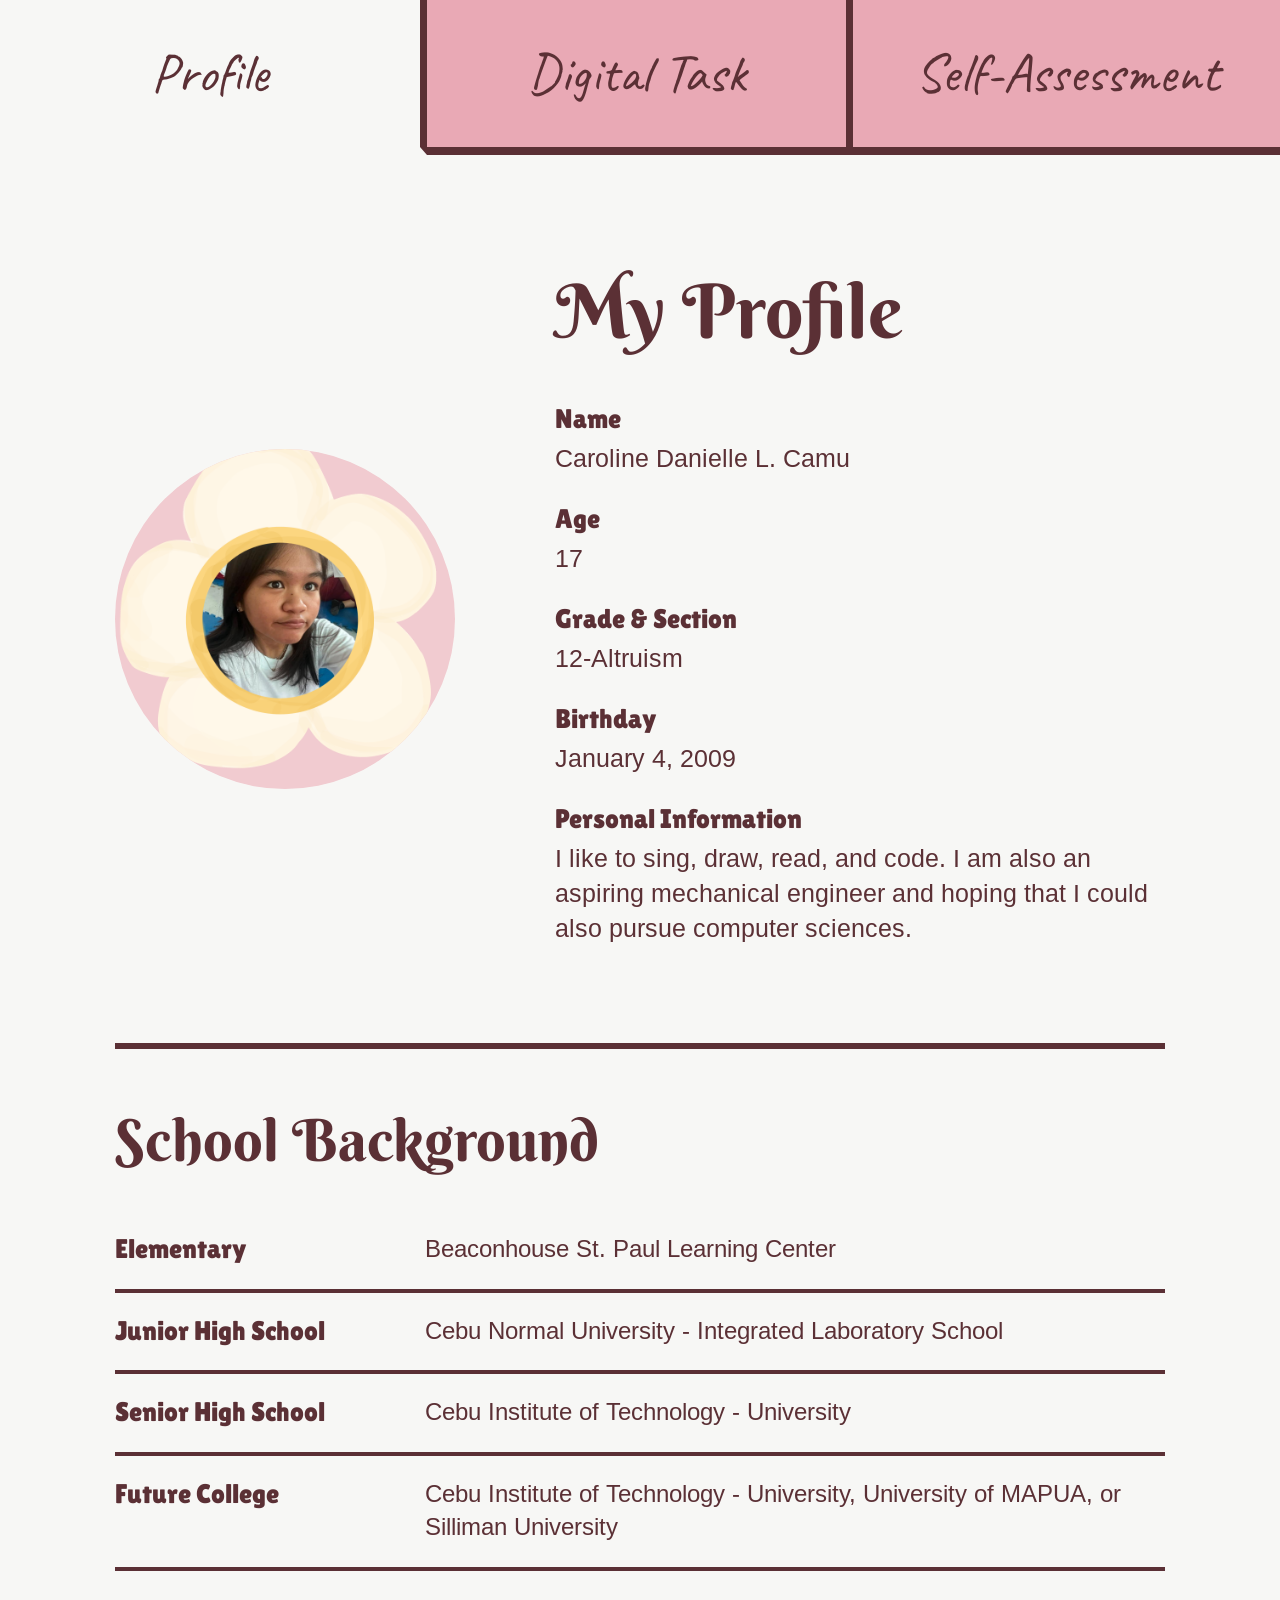
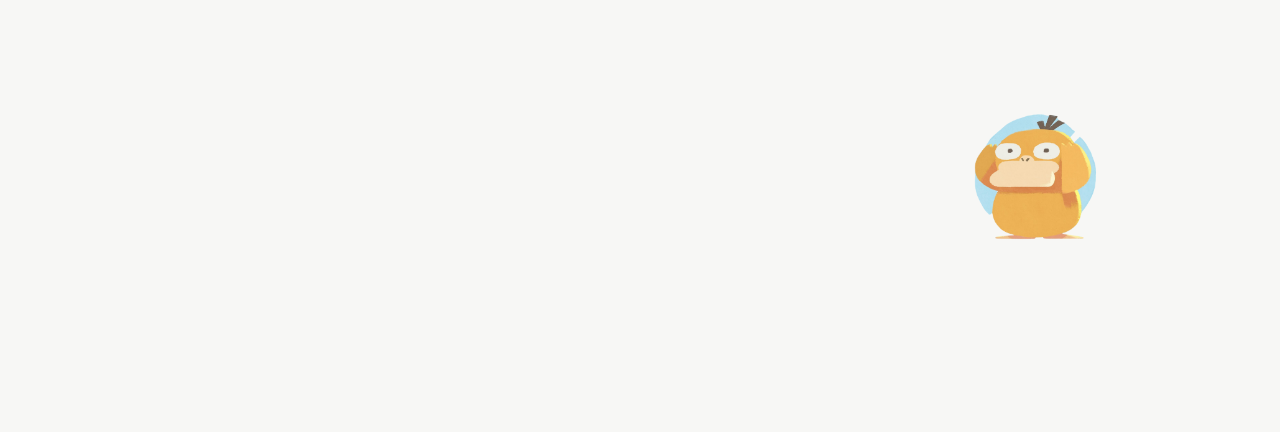
==== profile.html @ 73b19c8a "first commit" ====
<!DOCTYPE html>
<html lang="en">

<head>

    <meta charset="UTF-8">
    <meta name="viewport" content="width=device-width, initial-scale=1.0">

    <title>My Profile</title>

    <link rel="icon" type="image/png" href="ashets/me.png">

    <link href="https://fonts.googleapis.com/css2?family=Arimo:ital,wght@0,400..700;1,400..700&family=Berkshire+Swash&family=Caveat:wght@400..700&family=Lilita+One&family=Lobster&family=Nanum+Pen+Script&family=Share+Tech&display=swap" rel="stylesheet">

    <link rel="stylesheet" href="style.css">

</head>


<body class="section-page">


    <!-- NAVIGATION -->

    <header class="topbar">

        <a href="profile.html" class="nav-item active">
            Profile
        </a>

        <a href="works.html" class="nav-item">
            Digital Task
        </a>

        <a href="selfass.html" class="nav-item">
            Self-Assessment
        </a>

    </header>



    <!-- PROFILE -->

    <main class="page-content">

        <section class="profile-layout">


            <!-- PROFILE PICTURE -->

            <div class="profile-picture">

                <img
                    src="ashets/me.png"
                    alt="Caroline's profile picture"
                >

            </div>



            <!-- INFORMATION -->

            <div class="profile-info">

                <h1>
                    My Profile
                </h1>


                <div class="info-item">

                    <span class="info-label">
                        Name
                    </span>

                    <p>
                        Caroline Danielle L. Camu
                    </p>

                </div>


                <div class="info-item">

                    <span class="info-label">
                        Age
                    </span>

                    <p>
                        17
                    </p>

                </div>


                <div class="info-item">

                    <span class="info-label">
                        Grade &amp; Section
                    </span>

                    <p>
                        12-Altruism
                    </p>

                </div>


                <div class="info-item">

                    <span class="info-label">
                        Birthday
                    </span>

                    <p>
                        January 4, 2009
                    </p>

                </div>


                <div class="info-item">

                    <span class="info-label">
                        Personal Information
                    </span>

                    <p class="long-text">
                        I like to sing, draw, read, and code.
                        I am also an aspiring mechanical engineer
                        and hoping that I could also pursue
                        computer sciences.
                    </p>

                </div>

            </div>

        </section>



        <!-- SCHOOL BACKGROUND -->

        <section class="school-section">

            <h2>
                School Background
            </h2>


            <div class="school-item">

                <span class="school-level">
                    Elementary
                </span>

                <p>
                    Beaconhouse St. Paul Learning Center
                </p>

            </div>


            <div class="school-item">

                <span class="school-level">
                    Junior High School
                </span>

                <p>
                    Cebu Normal University -
                    Integrated Laboratory School
                </p>

            </div>


            <div class="school-item">

                <span class="school-level">
                    Senior High School
                </span>

                <p>
                    Cebu Institute of Technology - University
                </p>

            </div>


            <div class="school-item">

                <span class="school-level">
                    Future College
                </span>

                <p>
                    Cebu Institute of Technology - University,
                    University of MAPUA, or Silliman University
                </p>

            </div>

        </section>



        <!-- DUCK -->

        <div class="duck-decoration">

            <img
                src="ashets/duck.png"
                alt="Decorative duck"
            >

        </div>


    </main>

</body>

</html>
---- style.css ----
@import url('https://fonts.googleapis.com/css2?family=Arimo:ital,wght@0,400..700;1,400..700&family=Berkshire+Swash&family=Caveat:wght@400..700&family=Lilita+One&family=Lobster&family=Nanum+Pen+Script&family=Share+Tech&display=swap');


/* ==========================================
   COLORS
========================================== */

:root {
    --pink: #e9a9b5;
    --light-pink: #f1cbd0;
    --brown: #5b3035;
    --yellow: #f2b65d;
    --white: #f7f7f5;
}


/* ==========================================
   RESET
========================================== */

* {
    box-sizing: border-box;
    margin: 0;
    padding: 0;
}


html {
    min-height: 100%;
}


body {
    min-height: 100vh;

    background: var(--pink);

    color: var(--brown);

    font-family: 'Arimo', sans-serif;
}


/* ==========================================
   HEADER
========================================== */

.topbar {
    width: 100%;
    height: 155px;

    display: grid;

    grid-template-columns: 1fr 1fr 1fr;

    border-bottom: 8px solid var(--brown);

    position: relative;

    z-index: 10;
}


.nav-item {
    display: flex;

    align-items: center;
    justify-content: center;

    text-align: center;

    padding: 0 20px;

    background: var(--pink);

    color: var(--brown);

    text-decoration: none;

    font-family: 'Caveat', cursive;

    font-size: 55px;

    line-height: 1;

    border-right: 7px solid var(--brown);

    transition:
        background 0.2s ease,
        transform 0.2s ease;
}


.nav-item:last-child {
    border-right: none;
}


.nav-item:hover {
    background: var(--light-pink);
}


/* ==========================================
   ACTIVE HEADER
========================================== */

.nav-item.active {
    background: var(--white);

    border-bottom: 8px solid var(--white);

    margin-bottom: -8px;

    position: relative;

    z-index: 20;
}


/* ==========================================
   MAIN PAGE
========================================== */

.section-page {
    background: var(--pink);
}


.page-content {
    width: 100%;

    min-height: calc(100vh - 155px);

    background: var(--white);

    padding: 75px 9% 100px;

    position: relative;

    z-index: 5;
}


/* ==========================================
   PROFILE
========================================== */

.profile-layout {
    width: 100%;

    display: flex;

    align-items: center;

    gap: 100px;

    padding: 35px 0 70px;
}


.profile-picture {
    width: 340px;
    height: 340px;

    flex-shrink: 0;

    background: var(--light-pink);

    border-radius: 50%;

    overflow: hidden;

    display: flex;

    align-items: center;

    justify-content: center;
}


.profile-picture img {
    width: 125%;
    height: 125%;

    max-width: none;

    object-fit: cover;

    display: block;
}


.profile-info {
    flex: 1;
}


.profile-info h1 {
    font-family: 'Berkshire Swash', cursive;

    font-size: 75px;

    font-weight: 400;

    margin-bottom: 45px;
}


.info-item {
    margin-bottom: 27px;
}


.info-label {
    display: block;

    font-family: 'Lilita One', sans-serif;

    font-size: 27px;

    margin-bottom: 7px;
}


.info-item p {
    font-family: 'Arimo', sans-serif;

    font-size: 25px;

    line-height: 1.4;
}


.long-text {
    max-width: 750px;
}


/* ==========================================
   SCHOOL BACKGROUND
========================================== */

.school-section {
    width: 100%;

    padding-top: 55px;

    border-top: 6px solid var(--brown);
}


.school-section h2 {
    font-family: 'Berkshire Swash', cursive;

    font-size: 58px;

    font-weight: 400;

    margin-bottom: 35px;
}


.school-item {
    display: grid;

    grid-template-columns: 280px 1fr;

    gap: 30px;

    align-items: start;

    padding: 22px 0;

    border-bottom: 4px solid var(--brown);

    font-size: 24px;
}


.school-level {
    font-family: 'Lilita One', sans-serif;

    font-size: 27px;
}


.school-item p {
    font-family: 'Arimo', sans-serif;

    line-height: 1.4;
}


/* ==========================================
   DUCK
========================================== */

.duck-decoration {
    width: 100%;

    display: flex;

    justify-content: flex-end;

    align-items: flex-end;

    margin-top: 50px;

    padding-right: 20px;
}


.duck-decoration img {
    width: 220px;

    height: auto;

    display: block;
}


/* ==========================================
   DIGITAL TASKS
========================================== */

.tasks-section {
    width: 100%;

    min-height: 600px;
}


.tasks-section h1 {
    font-family: 'Berkshire Swash', cursive;

    font-size: 75px;

    font-weight: 400;

    margin-bottom: 55px;
}


.digital-task-card {
    width: 100%;

    max-width: 1100px;

    margin: 0 auto;

    text-align: center;
}


.digital-task-link {
    display: block;

    width: 100%;

    text-decoration: none;

    border-radius: 20px;

    overflow: hidden;

    transition:
        transform 0.25s ease,
        box-shadow 0.25s ease;
}


.digital-task-link:hover {
    transform: translateY(-8px);

    box-shadow: 0 12px 0 var(--brown);
}


.digital-task-image {
    display: block;

    width: 100%;

    height: auto;

    border-radius: 20px;

    border: 6px solid var(--brown);
}


.digital-task-card h2 {
    font-family: 'Arimo', sans-serif;

    font-size: 28px;

    font-weight: 700;

    line-height: 1.4;

    color: var(--brown);

    margin-top: 30px;
}


/* ==========================================
   SELF-ASSESSMENT
========================================== */

.assessment-section {
    width: 100%;

    min-height: 600px;
}


.assessment-card {
    width: 100%;

    background: var(--pink);

    padding: 45px 60px 55px;

    border-radius: 4px;

    border: 3px solid rgba(91, 48, 53, 0.08);
}


.assessment-card h1 {
    font-family: 'Caveat', cursive;

    font-size: 72px;

    font-weight: 500;

    color: var(--brown);

    margin-bottom: 25px;
}


.assessment-card h2 {
    font-family: 'Caveat', cursive;

    font-size: 52px;

    font-weight: 600;

    color: var(--brown);

    margin: 30px 0;
}


.assessment-line {
    width: 95%;

    height: 5px;

    background: var(--brown);

    border-radius: 50%;

    margin: 25px auto;

    transform: rotate(-1deg);
}


.assessment-answer {
    font-family: 'Caveat', cursive;

    font-size: 32px;

    line-height: 1.4;

    color: var(--brown);

    max-width: 1200px;

    margin: 30px auto;

    text-align: left;
}


/* ==========================================
   TABLET
========================================== */

@media (max-width: 900px) {

    .topbar {
        height: 130px;
    }


    .nav-item {
        font-size: 40px;

        padding: 0 12px;
    }


    .page-content {
        min-height: calc(100vh - 130px);

        padding: 60px 7% 80px;
    }


    .profile-layout {
        flex-direction: column;

        align-items: flex-start;

        gap: 50px;
    }


    .profile-info h1,
    .tasks-section h1 {
        font-size: 60px;
    }


    .school-item {
        grid-template-columns: 220px 1fr;
    }


    .assessment-card {
        padding: 40px;
    }


    .assessment-card h1 {
        font-size: 60px;
    }


    .assessment-answer {
        font-size: 29px;
    }


    .duck-decoration img {
        width: 180px;
    }

}


/* ==========================================
   PHONE
========================================== */

@media (max-width: 600px) {

    .topbar {
        height: 100px;
    }


    .nav-item {
        font-size: 25px;

        padding: 0 7px;

        border-right: 4px solid var(--brown);
    }


    .page-content {
        min-height: calc(100vh - 100px);

        padding: 45px 7% 70px;
    }


    .profile-layout {
        gap: 35px;

        padding-top: 10px;
    }


    .profile-picture {
        width: 280px;
        height: 280px;
    }


    .profile-info h1,
    .tasks-section h1 {
        font-size: 48px;
    }


    .info-label {
        font-size: 23px;
    }


    .info-item p {
        font-size: 20px;
    }


    .school-section h2 {
        font-size: 43px;
    }


    .school-item {
        grid-template-columns: 1fr;

        gap: 8px;

        font-size: 19px;
    }


    .school-level {
        font-size: 23px;
    }


    .digital-task-card h2 {
        font-size: 21px;
    }


    .assessment-card {
        padding: 30px 25px 35px;
    }


    .assessment-card h1 {
        font-size: 50px;
    }


    .assessment-card h2 {
        font-size: 40px;
    }


    .assessment-answer {
        font-size: 25px;

        line-height: 1.4;
    }


    .duck-decoration {
        justify-content: center;

        margin-top: 40px;

        padding-right: 0;
    }


    .duck-decoration img {
        width: 150px;
    }

}
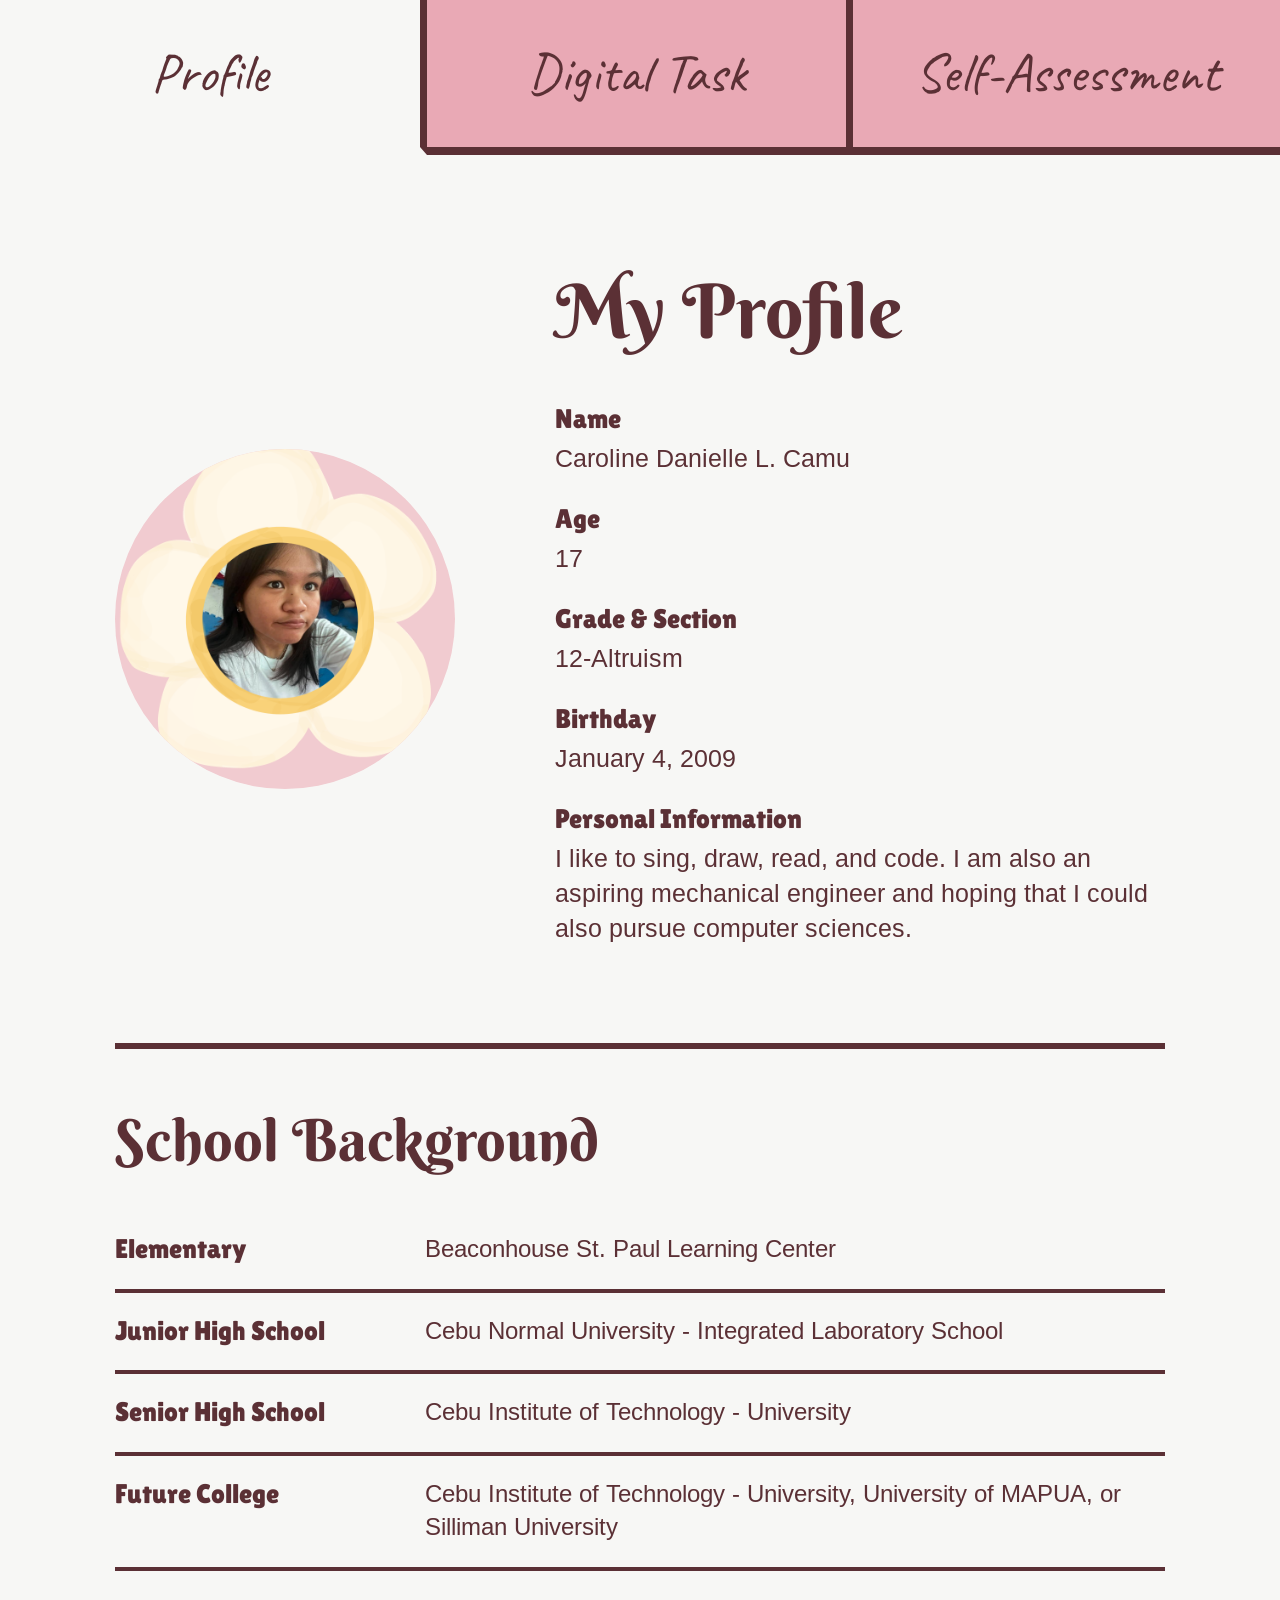
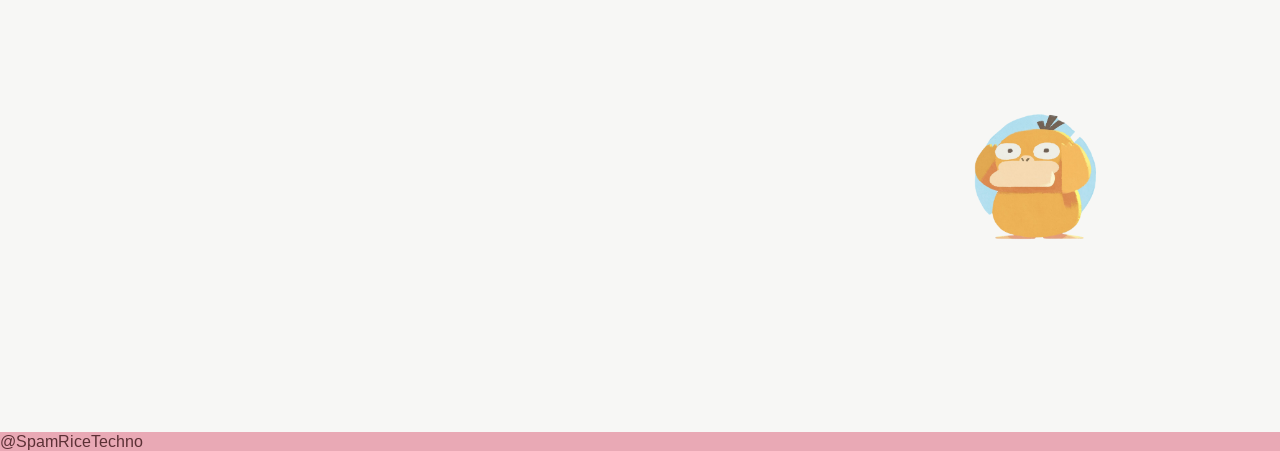
==== commit 026c57c4: "Added website footer" ====
--- a/profile.html
+++ b/profile.html
@@ -224,4 +224,8 @@
 
 </body>
 
+<footer>
+    <p>@SpamRiceTechno</p>
+</footer>
+
 </html>
--- a/style.css
+++ b/style.css
@@ -669,4 +669,12 @@
         width: 150px;
     }
 
+
+footer {
+    text-align: center;
+    padding: 20px;
+    margin-top: 40px;
+    font-size: 14px;
+}
+
 }
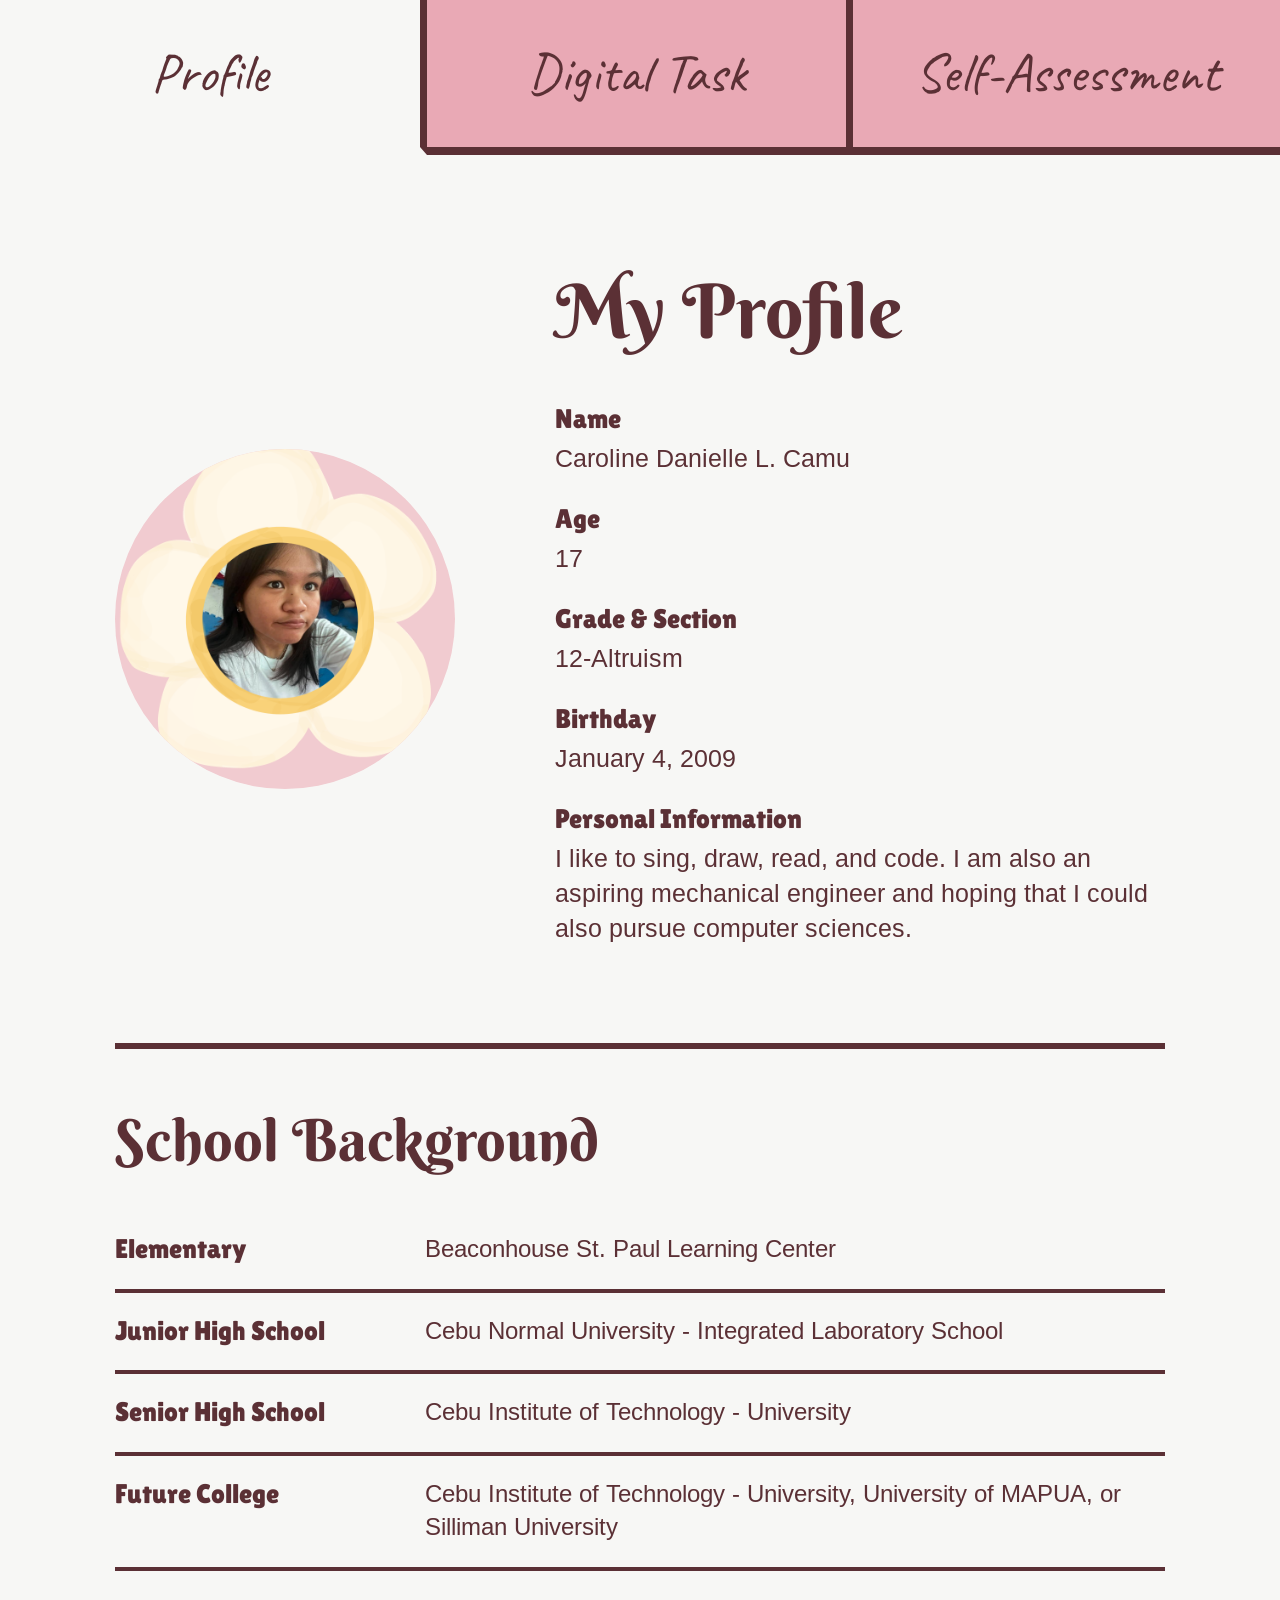
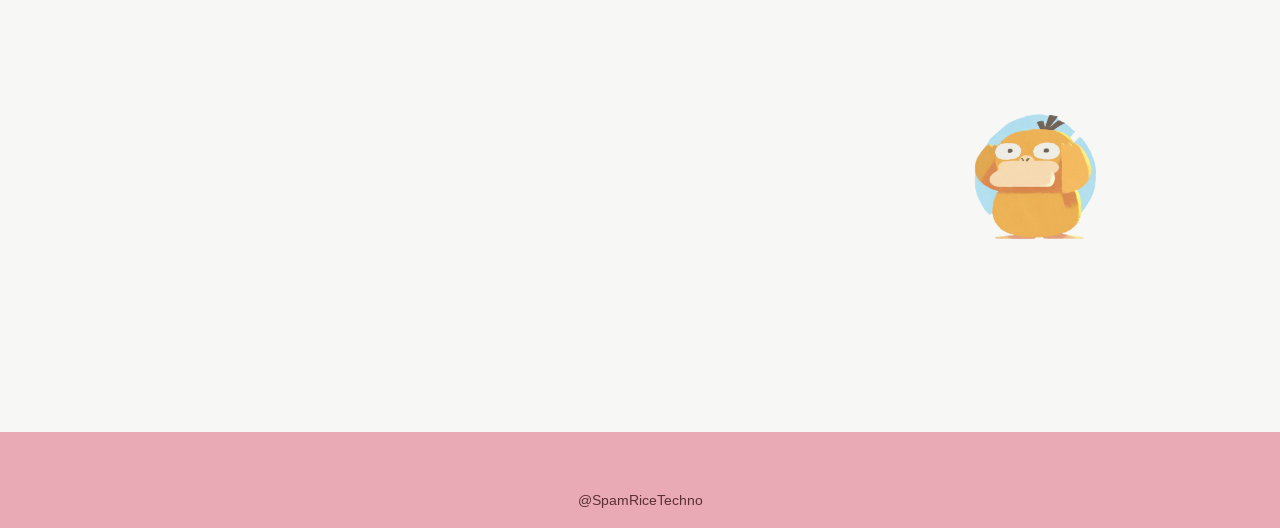
==== commit 6ff1ae38: "Rename selfass.html to selfassessment.html and update navigation links" ====
--- a/profile.html
+++ b/profile.html
@@ -32,7 +32,7 @@
             Digital Task
         </a>
 
-        <a href="selfass.html" class="nav-item">
+        <a href="selfassessment.html" class="nav-item">
             Self-Assessment
         </a>
 
--- a/style.css
+++ b/style.css
@@ -47,6 +47,7 @@
 
 .topbar {
     width: 100%;
+
     height: 155px;
 
     display: grid;
@@ -65,6 +66,7 @@
     display: flex;
 
     align-items: center;
+
     justify-content: center;
 
     text-align: center;
@@ -161,6 +163,7 @@
 
 .profile-picture {
     width: 340px;
+
     height: 340px;
 
     flex-shrink: 0;
@@ -181,6 +184,7 @@
 
 .profile-picture img {
     width: 125%;
+
     height: 125%;
 
     max-width: none;
@@ -224,8 +228,6 @@
 
 
 .info-item p {
-    font-family: 'Arimo', sans-serif;
-
     font-size: 25px;
 
     line-height: 1.4;
@@ -286,8 +288,6 @@
 
 
 .school-item p {
-    font-family: 'Arimo', sans-serif;
-
     line-height: 1.4;
 }
 
@@ -347,7 +347,7 @@
 
     max-width: 1100px;
 
-    margin: 0 auto;
+    margin: 0 auto 70px;
 
     text-align: center;
 }
@@ -391,8 +391,6 @@
 
 
 .digital-task-card h2 {
-    font-family: 'Arimo', sans-serif;
-
     font-size: 28px;
 
     font-weight: 700;
@@ -426,6 +424,10 @@
     border-radius: 4px;
 
     border: 3px solid rgba(91, 48, 53, 0.08);
+
+    /* SPACE BETWEEN ASSESSMENT CARDS */
+
+    margin-bottom: 60px;
 }
 
 
@@ -484,6 +486,25 @@
     margin: 30px auto;
 
     text-align: left;
+}
+
+
+/* ==========================================
+   FOOTER
+========================================== */
+
+footer {
+    text-align: center;
+
+    padding: 20px;
+
+    margin-top: 40px;
+
+    font-size: 14px;
+
+    color: var(--brown);
+
+    background: var(--pink);
 }
 
 
@@ -590,6 +611,7 @@
 
     .profile-picture {
         width: 280px;
+
         height: 280px;
     }
 
@@ -629,13 +651,24 @@
     }
 
 
+    /* DIGITAL TASKS ON PHONE */
+
+    .digital-task-card {
+        margin-bottom: 50px;
+    }
+
+
     .digital-task-card h2 {
         font-size: 21px;
     }
 
 
+    /* SELF-ASSESSMENT ON PHONE */
+
     .assessment-card {
         padding: 30px 25px 35px;
+
+        margin-bottom: 40px;
     }
 
 
@@ -656,6 +689,8 @@
     }
 
 
+    /* DUCK ON PHONE */
+
     .duck-decoration {
         justify-content: center;
 
@@ -669,12 +704,4 @@
         width: 150px;
     }
 
-
-footer {
-    text-align: center;
-    padding: 20px;
-    margin-top: 40px;
-    font-size: 14px;
-}
-
 }
